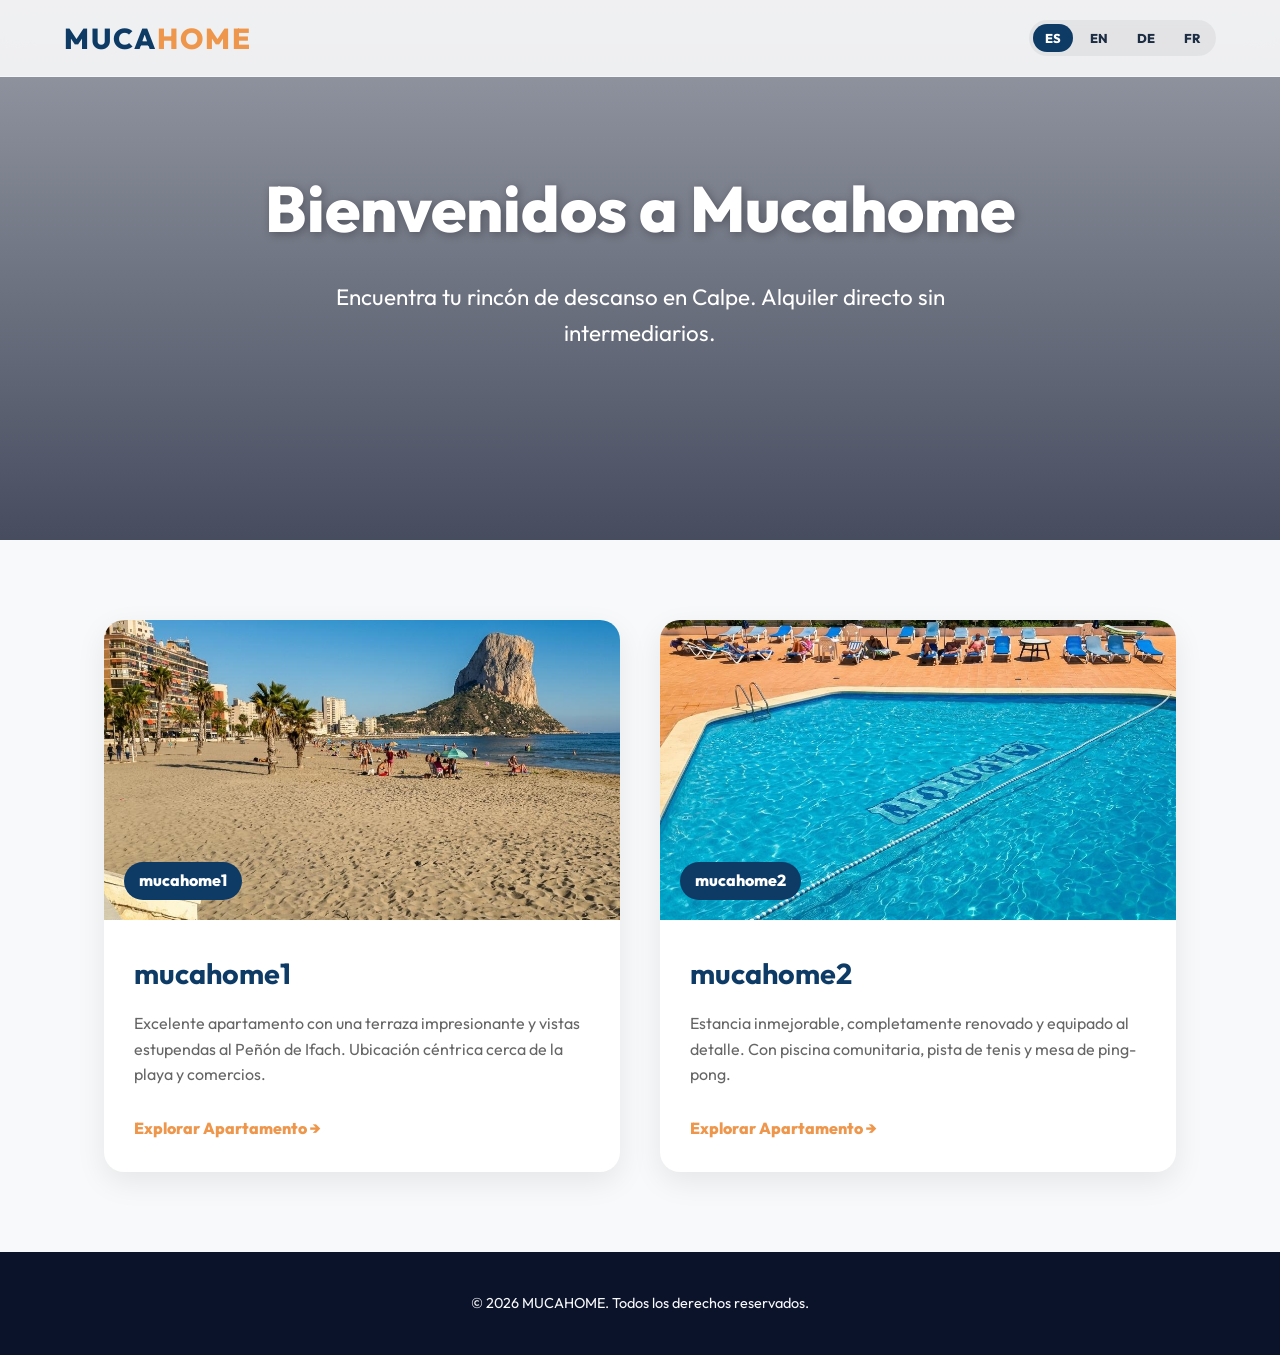
==== index.html @ c202ca43 "Add files via upload" ====
<!DOCTYPE html>
<html lang="es">
<head>
  <meta charset="UTF-8">
  <meta name="viewport" content="width=device-width, initial-scale=1.0">
  <title>Mucahome - Apartamentos Turísticos en Calpe</title>
  <meta name="description" content="Portal oficial de los apartamentos turísticos mucahome1 y mucahome2 en Calpe. Reserva directa con nosotros sin comisiones adicionales.">
  <link rel="preconnect" href="https://fonts.googleapis.com">
  <link rel="preconnect" href="https://fonts.gstatic.com" crossorigin>
  <link href="https://fonts.googleapis.com/css2?family=Outfit:wght@300;400;600;800&display=swap" rel="stylesheet">
  <link rel="stylesheet" href="style.css">
</head>
<body>

  <!-- Header -->
  <header class="main-header">
    <div class="logo">
      <a href="index.html">MUCA<span>HOME</span></a>
    </div>
    <div class="language-selector">
      <button class="lang-btn active" onclick="changeLanguage('es')">ES</button>
      <button class="lang-btn" onclick="changeLanguage('en')">EN</button>
      <button class="lang-btn" onclick="changeLanguage('de')">DE</button>
      <button class="lang-btn" onclick="changeLanguage('fr')">FR</button>
    </div>
  </header>

  <!-- Hero Portal -->
  <section class="hero portal-hero">
    <div class="hero-bg" style="background-image: linear-gradient(rgba(11, 19, 43, 0.4), rgba(11, 19, 43, 0.75)), url('https://images.unsplash.com/photo-1507525428034-b723cf961d3e?auto=format&fit=crop&w=1920&q=80');"></div>
    <div class="hero-content">
      <h1 data-i18n="portal.title">Bienvenidos a Mucahome</h1>
      <p data-i18n="portal.subtitle">Encuentra tu rincón perfecto junto al mar de Calpe. Reserva directa y personalizada.</p>
    </div>
  </section>

  <!-- Selección de Apartamentos -->
  <section class="portal-grid-section">
    <div class="portal-grid">
      <!-- Tarjeta mucahome1 -->
      <a href="mucahome1.html" class="portal-card">
        <div class="portal-card-img" style="background-image: url('assets/mucahome1_cover.png');">
          <div class="portal-card-badge">mucahome1</div>
        </div>
        <div class="portal-card-info">
          <h3>mucahome1</h3>
          <p data-i18n="ap1.shortDesc">Excelente apartamento con una terraza impresionante y vistas estupendas al Peñón de Ifach. Ubicación céntrica cerca de la playa y comercios.</p>
          <span class="portal-card-btn" data-i18n="portal.view">Explorar Apartamento &rarr;</span>
        </div>
      </a>

      <!-- Tarjeta mucahome2 -->
      <a href="mucahome2.html" class="portal-card">
        <div class="portal-card-img" style="background-image: url('assets/mucahome2_cover.png');">
          <div class="portal-card-badge">mucahome2</div>
        </div>
        <div class="portal-card-info">
          <h3>mucahome2</h3>
          <p data-i18n="ap2.shortDesc">Estancia inmejorable, completamente renovado y equipado al detalle. Con piscina comunitaria, pista de tenis y mesa de ping-pong.</p>
          <span class="portal-card-btn" data-i18n="portal.view">Explorar Apartamento &rarr;</span>
        </div>
      </a>
    </div>
  </section>

  <footer class="main-footer">
    <p>&copy; 2026 MUCAHOME. <span data-i18n="footer.rights">Todos los derechos reservados.</span></p>
  </footer>

  <script>
    // Lógica rápida de idioma para la página de inicio
    const translations = {
      es: {
        "portal.title": "Bienvenidos a Mucahome",
        "portal.subtitle": "Encuentra tu rincón de descanso en Calpe. Alquiler directo sin intermediarios.",
        "ap1.shortDesc": "Excelente apartamento con una terraza impresionante y vistas estupendas al Peñón de Ifach. Ubicación céntrica cerca de la playa y comercios.",
        "ap2.shortDesc": "Estancia inmejorable, completamente renovado y equipado al detalle. Con piscina comunitaria, pista de tenis y mesa de ping-pong.",
        "portal.view": "Explorar Apartamento →",
        "footer.rights": "Todos los derechos reservados."
      },
      en: {
        "portal.title": "Welcome to Mucahome",
        "portal.subtitle": "Find your perfect holiday spot in Calpe. Direct booking without middleman fees.",
        "ap1.shortDesc": "Excellent apartment with a stunning terrace and great views of the Peñón de Ifach. Central location close to beach and shops.",
        "ap2.shortDesc": "Unbeatable stay, fully renovated and equipped in detail. Includes shared swimming pool, tennis court and ping-pong table.",
        "portal.view": "Explore Apartment →",
        "footer.rights": "All rights reserved."
      },
      de: {
        "portal.title": "Willkommen bei Mucahome",
        "portal.subtitle": "Finden Sie Ihren perfekten Urlaubsort in Calpe. Direktbuchung ohne Zwischengebühren.",
        "ap1.shortDesc": "Hervorragende Wohnung mit einer beeindruckenden Terrasse und herrlichem Blick auf den Peñón de Ifach. Zentrale Lage in Strandnähe.",
        "ap2.shortDesc": "Unschlagbarer Aufenthalt, komplett renoviert. Mit Gemeinschaftspool, Tennisplatz und Tischtennisplatte.",
        "portal.view": "Apartment ansehen →",
        "footer.rights": "Alle Rechte vorbehalten."
      },
      fr: {
        "portal.title": "Bienvenue chez Mucahome",
        "portal.subtitle": "Trouvez le lieu idéal pour vos vacances à Calpe. Réservation directe sans frais d'intermédiaire.",
        "ap1.shortDesc": "Excellent appartement avec une magnifique terrasse et une vue superbe sur le Peñón de Ifach. Emplacement central à proximité de la plage.",
        "ap2.shortDesc": "Séjour imbattable, entièrement rénové. Dispose d'une piscine commune, d'un court de tennis et d'une table de ping-pong.",
        "portal.view": "Découvrir l'appartement →",
        "footer.rights": "Tous droits réservés."
      }
    };

    function changeLanguage(lang) {
      localStorage.setItem('mucahome_lang', lang);
      document.querySelectorAll('.lang-btn').forEach(btn => {
        btn.classList.remove('active');
        if (btn.innerText.toLowerCase() === lang) btn.classList.add('active');
      });
      document.querySelectorAll('[data-i18n]').forEach(element => {
        const key = element.getAttribute('data-i18n');
        if (translations[lang] && translations[lang][key]) {
          element.innerHTML = translations[lang][key];
        }
      });
    }

    window.addEventListener('DOMContentLoaded', () => {
      const savedLang = localStorage.getItem('mucahome_lang') || 'es';
      changeLanguage(savedLang);
    });
  </script>
</body>
</html>
---- style.css ----
:root {
  --primary-color: #0d3b66;
  --secondary-color: #f4d35e;
  --accent-color: #ee964b;
  --bg-color: #faf0ca;
  --dark-bg: #0b132b;
  --light-bg: #f8f9fa;
  --text-dark: #1d2d44;
  --text-light: #f8f9fa;
  --card-shadow: 0 10px 30px rgba(0, 0, 0, 0.08);
  --transition: all 0.3s cubic-bezier(0.25, 0.8, 0.25, 1);
  --glass: rgba(255, 255, 255, 0.85);
  --glass-border: rgba(255, 255, 255, 0.4);
}

* {
  box-sizing: border-box;
  margin: 0;
  padding: 0;
}

html {
  scroll-behavior: smooth;
}

body {
  font-family: 'Outfit', sans-serif;
  color: var(--text-dark);
  background-color: var(--light-bg);
  line-height: 1.6;
}

/* Header & Nav */
.main-header {
  position: fixed;
  top: 0;
  left: 0;
  width: 100%;
  display: flex;
  justify-content: space-between;
  align-items: center;
  padding: 15px 5%;
  background: var(--glass);
  backdrop-filter: blur(15px);
  -webkit-backdrop-filter: blur(15px);
  border-bottom: 1px solid var(--glass-border);
  z-index: 1000;
  transition: var(--transition);
}

.logo {
  display: flex;
  align-items: baseline;
  gap: 5px;
}

.logo a {
  font-size: 1.8rem;
  font-weight: 800;
  color: var(--primary-color);
  text-decoration: none;
  letter-spacing: 2px;
}

.logo span {
  color: var(--accent-color);
}

.logo-sub {
  font-size: 1rem;
  font-weight: 600;
  color: #666;
}

.nav-menu {
  display: flex;
  align-items: center;
  gap: 25px;
}

.nav-menu a {
  text-decoration: none;
  color: var(--text-dark);
  font-weight: 600;
  transition: var(--transition);
  position: relative;
}

.nav-menu a::after {
  content: '';
  position: absolute;
  width: 0;
  height: 2px;
  bottom: -5px;
  left: 0;
  background-color: var(--accent-color);
  transition: var(--transition);
}

.nav-menu a:hover::after {
  width: 100%;
}

.btn-nav {
  background-color: var(--primary-color);
  color: white !important;
  padding: 8px 20px;
  border-radius: 30px;
}

.btn-nav:hover {
  background-color: var(--accent-color);
  transform: translateY(-2px);
}

/* Language Selector */
.language-selector {
  display: flex;
  gap: 5px;
  background: rgba(0, 0, 0, 0.05);
  padding: 4px;
  border-radius: 20px;
}

.lang-btn {
  background: none;
  border: none;
  font-family: inherit;
  font-weight: 800;
  font-size: 0.8rem;
  padding: 6px 12px;
  cursor: pointer;
  border-radius: 15px;
  color: var(--text-dark);
  transition: var(--transition);
}

.lang-btn.active, .lang-btn:hover {
  background-color: var(--primary-color);
  color: white;
}

/* Portal Style */
.portal-hero {
  height: 60vh !important;
}

.portal-grid-section {
  padding: 80px 5%;
  max-width: 1200px;
  margin: 0 auto;
}

.portal-grid {
  display: grid;
  grid-template-columns: repeat(auto-fit, minmax(400px, 1fr));
  gap: 40px;
}

.portal-card {
  text-decoration: none;
  color: inherit;
  background: white;
  border-radius: 20px;
  overflow: hidden;
  box-shadow: var(--card-shadow);
  transition: var(--transition);
}

.portal-card:hover {
  transform: translateY(-10px);
  box-shadow: 0 20px 40px rgba(0, 0, 0, 0.12);
}

.portal-card-img {
  height: 300px;
  background-size: cover;
  background-position: center;
  position: relative;
}

.portal-card-badge {
  position: absolute;
  bottom: 20px;
  left: 20px;
  background-color: var(--primary-color);
  color: white;
  padding: 6px 15px;
  border-radius: 20px;
  font-weight: 800;
}

.portal-card-info {
  padding: 30px;
}

.portal-card-info h3 {
  font-size: 1.8rem;
  color: var(--primary-color);
  margin-bottom: 15px;
}

.portal-card-info p {
  color: #666;
  margin-bottom: 25px;
  height: 80px;
  overflow: hidden;
}

.portal-card-btn {
  font-weight: 800;
  color: var(--accent-color);
}

/* Hero Section */
.hero {
  height: 100vh;
  position: relative;
  display: flex;
  justify-content: center;
  align-items: center;
  text-align: center;
  color: white;
  padding: 0 20px;
}

.hero-bg {
  position: absolute;
  top: 0;
  left: 0;
  width: 100%;
  height: 100%;
  background-size: cover;
  background-position: center;
  z-index: -1;
}

.hero-content h1 {
  font-size: 4rem;
  font-weight: 800;
  margin-bottom: 20px;
  text-shadow: 2px 2px 10px rgba(0, 0, 0, 0.3);
}

.hero-content p {
  font-size: 1.4rem;
  margin-bottom: 30px;
  max-width: 700px;
  margin-left: auto;
  margin-right: auto;
}

.btn-primary {
  display: inline-block;
  background-color: var(--accent-color);
  color: white;
  padding: 14px 30px;
  border-radius: 30px;
  text-decoration: none;
  font-weight: 600;
  border: none;
  cursor: pointer;
  transition: var(--transition);
  box-shadow: 0 4px 15px rgba(238, 150, 75, 0.4);
}

.btn-primary:hover {
  transform: translateY(-3px);
  box-shadow: 0 6px 20px rgba(238, 150, 75, 0.6);
}

.text-center {
  text-align: center;
}

/* Apartment pages general layout */
.ap-page {
  padding-top: 80px;
}

.ap-section {
  padding: 100px 0;
}

.container {
  max-width: 1200px;
  margin: 0 auto;
  padding: 0 5%;
}

.alt-bg {
  background-color: #f4d35e0c;
}

.subtitle-p {
  color: #666;
  margin-bottom: 60px;
}

.section-layout {
  display: grid;
  grid-template-columns: 1.2fr 0.8fr;
  gap: 60px;
}

.left-col h2 {
  font-size: 2.2rem;
  color: var(--primary-color);
  margin-bottom: 25px;
}

.ap-full-desc {
  font-size: 1.15rem;
  color: #444;
  margin-bottom: 35px;
}

.ap-specs {
  display: grid;
  grid-template-columns: 1fr 1fr;
  gap: 20px;
}

.spec-item {
  font-weight: 600;
  color: var(--primary-color);
  background-color: #e9eff5;
  padding: 12px 18px;
  border-radius: 10px;
}

.right-col h3 {
  font-size: 1.5rem;
  color: var(--primary-color);
  margin-bottom: 25px;
}

.amenities-grid-list {
  display: grid;
  grid-template-columns: 1fr;
  gap: 15px;
  list-style: none;
}

.amenities-grid-list li {
  background-color: white;
  padding: 15px 20px;
  border-radius: 12px;
  font-weight: 600;
  color: var(--primary-color);
  box-shadow: var(--card-shadow);
  display: flex;
  align-items: center;
  gap: 10px;
}

/* Gallery Slider */
.gallery-slider {
  max-width: 900px;
  margin: 0 auto;
}

.slider-main {
  height: 480px;
  background-size: cover;
  background-position: center;
  border-radius: 20px;
  box-shadow: var(--card-shadow);
  margin-bottom: 20px;
  transition: background-image 0.5s ease-in-out;
}

.slider-thumbs {
  display: flex;
  gap: 15px;
  justify-content: center;
  overflow-x: auto;
  padding-bottom: 10px;
}

.thumb-item {
  width: 90px;
  height: 60px;
  background-size: cover;
  background-position: center;
  border-radius: 8px;
  cursor: pointer;
  opacity: 0.6;
  border: 2px solid transparent;
  transition: var(--transition);
}

.thumb-item.active, .thumb-item:hover {
  opacity: 1;
  border-color: var(--accent-color);
}

/* Calendario */
/* Calendario Google Calendar */
.calendar-container {
  background-color: white;
  border-radius: 20px;
  padding: 15px;
  box-shadow: var(--card-shadow);
  max-width: 650px;
  margin: 0 auto;
}

.gcal-wrapper {
  position: relative;
  overflow: hidden;
  width: 100%;
  padding-top: 75%; /* Proporción 4:3 */
  border-radius: 12px;
}

.gcal-wrapper iframe {
  position: absolute;
  top: 0;
  left: 0;
  width: 100%;
  height: 100%;
  border: 0;
}

.calendar-legend-box {
  display: none; /* Ya no es necesaria con Google Calendar */
}

.calendar-legend-box {
  display: flex;
  gap: 20px;
  margin-top: 25px;
}

.legend-item {
  display: flex;
  align-items: center;
  gap: 8px;
  font-weight: 600;
}

.box-color {
  width: 20px;
  height: 20px;
  border-radius: 5px;
  display: inline-block;
}

.box-color.free {
  background-color: #e2f0d9;
}

.box-color.occupied {
  background-color: #ffdddd;
}

/* Reviews List */
.reviews-grid-list {
  display: grid;
  grid-template-columns: repeat(auto-fit, minmax(320px, 1fr));
  gap: 30px;
  margin-bottom: 40px;
}

.review-card {
  background-color: white;
  padding: 25px;
  border-radius: 15px;
  box-shadow: var(--card-shadow);
  border-left: 5px solid var(--accent-color);
}

.review-header {
  display: flex;
  justify-content: space-between;
  font-size: 0.9rem;
  font-weight: 600;
  color: #777;
  margin-bottom: 12px;
}

.review-author {
  color: var(--primary-color);
  font-weight: 800;
}

.review-body {
  font-size: 1rem;
  font-style: italic;
  color: #333;
}

.transparency-note {
  font-size: 0.9rem;
  color: #888;
}

/* Maps */
.map-iframe-container {
  width: 100%;
  height: 450px;
  border-radius: 20px;
  overflow: hidden;
  box-shadow: var(--card-shadow);
}

.map-iframe-container iframe {
  width: 100%;
  height: 100%;
  border: 0;
}

/* Booking & Whatsapp Form */
.booking-section {
  position: relative;
  color: white;
  text-align: center;
}

.booking-section .hero-bg {
  z-index: 1;
}

.booking-content {
  position: relative;
  z-index: 2;
}

.booking-section h2 {
  font-size: 2.5rem;
  font-weight: 800;
  margin-bottom: 15px;
}

.booking-section p {
  max-width: 600px;
  margin: 0 auto 40px auto;
  font-size: 1.15rem;
}

.booking-options {
  display: flex;
  flex-direction: column;
  align-items: center;
  gap: 15px;
  margin-bottom: 40px;
}

.btn-whatsapp {
  display: inline-flex;
  align-items: center;
  gap: 10px;
  background-color: #25d366;
  color: white;
  padding: 16px 35px;
  border-radius: 30px;
  font-weight: 800;
  text-decoration: none;
  font-size: 1.1rem;
  box-shadow: 0 4px 15px rgba(37, 211, 102, 0.4);
  transition: var(--transition);
}

.btn-whatsapp:hover {
  transform: translateY(-3px);
  box-shadow: 0 6px 20px rgba(37, 211, 102, 0.6);
}

.booking-or {
  font-size: 0.95rem;
  color: #ccc;
  font-weight: 600;
}

.booking-form {
  max-width: 700px;
  margin: 0 auto;
}

.form-row {
  display: grid;
  grid-template-columns: 1fr 1fr;
  gap: 20px;
  margin-bottom: 20px;
}

.booking-form input, .booking-form textarea {
  width: 100%;
  padding: 16px;
  border: 1px solid rgba(255, 255, 255, 0.2);
  border-radius: 12px;
  background-color: rgba(255, 255, 255, 0.1);
  color: white;
  font-family: inherit;
  outline: none;
  transition: var(--transition);
}

.booking-form input::placeholder, .booking-form textarea::placeholder {
  color: #bbb;
}

.booking-form input:focus, .booking-form textarea:focus {
  background-color: rgba(255, 255, 255, 0.15);
  border-color: var(--accent-color);
}

.airbnb-link-box {
  margin-top: 50px;
  font-size: 0.95rem;
  color: #bbb;
}

.airbnb-link-box a {
  color: var(--accent-color);
  font-weight: 800;
  text-decoration: underline;
}

/* Footer */
.main-footer {
  background-color: var(--dark-bg);
  color: var(--text-light);
  text-align: center;
  padding: 40px;
  font-size: 0.9rem;
}

/* Responsive */
@media (max-width: 900px) {
  .section-layout {
    grid-template-columns: 1fr;
    gap: 40px;
  }
  .form-row {
    grid-template-columns: 1fr;
  }
}

@media (max-width: 768px) {
  .main-header {
    flex-direction: column;
    gap: 15px;
  }
  .nav-menu {
    flex-wrap: wrap;
    justify-content: center;
    gap: 15px;
  }
  .hero-content h1 {
    font-size: 2.2rem;
  }
}
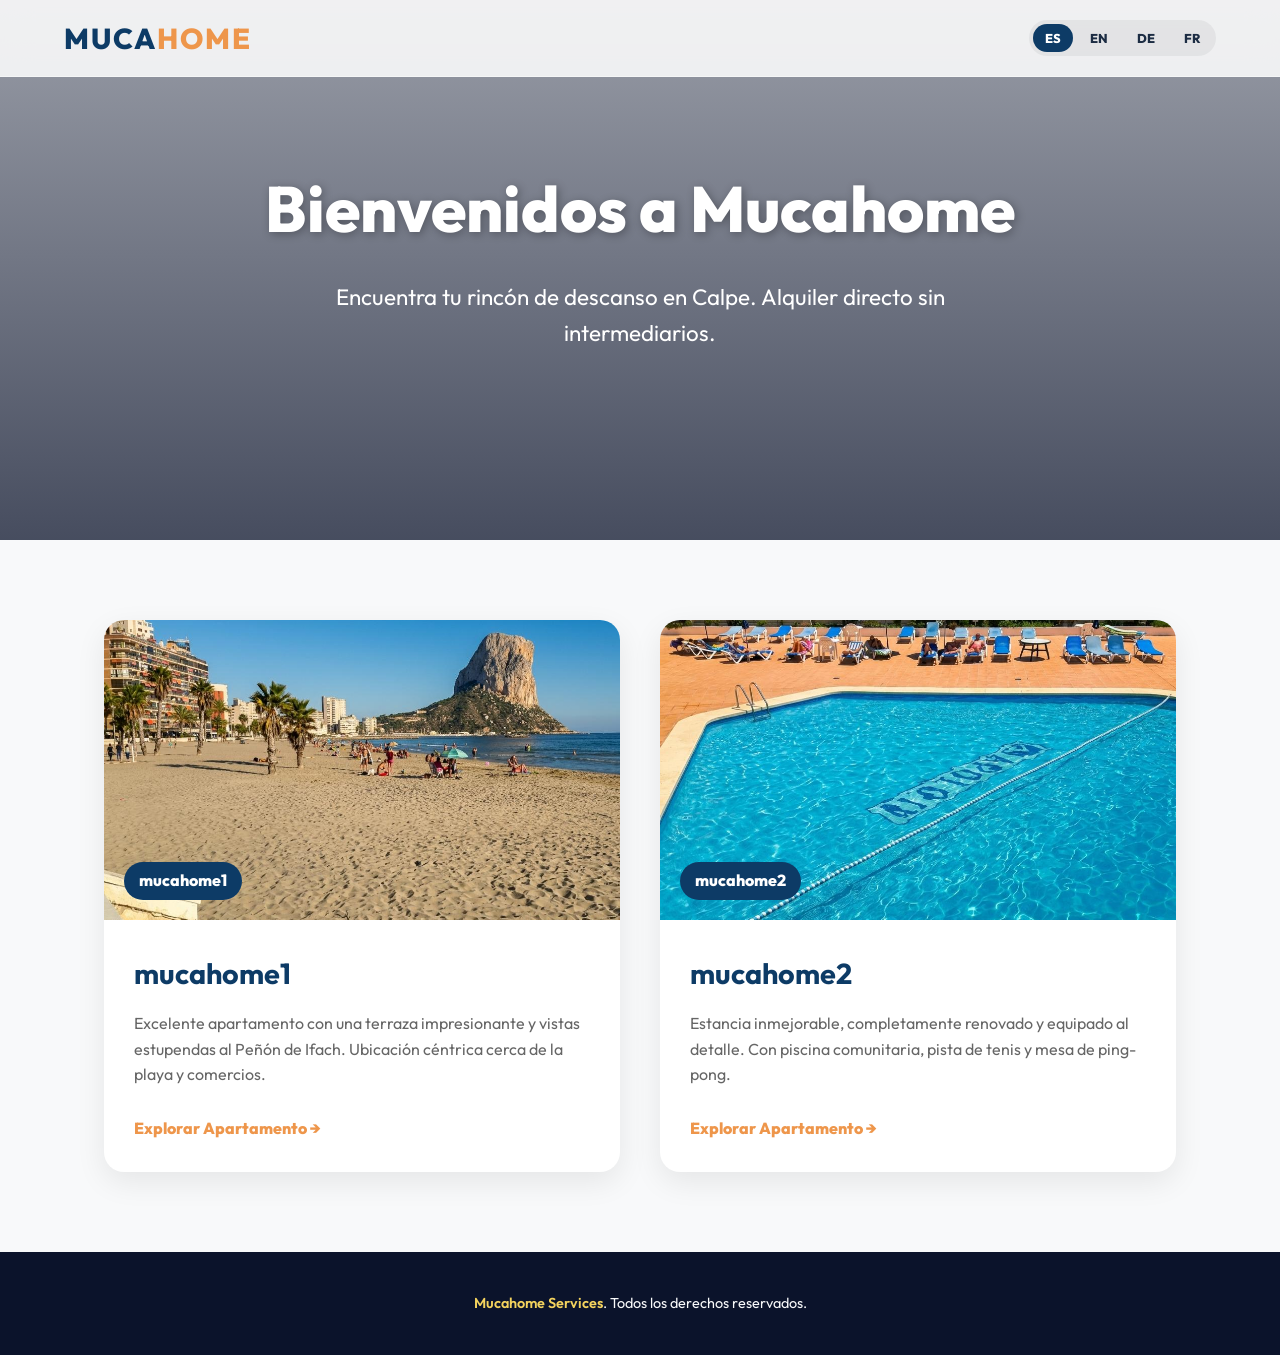
==== commit 5c368d7c: "Update footer links to Mucahome Services" ====
--- a/index.html
+++ b/index.html
@@ -64,7 +64,7 @@
   </section>
 
   <footer class="main-footer">
-    <p>&copy; 2026 MUCAHOME. <span data-i18n="footer.rights">Todos los derechos reservados.</span></p>
+    <p><a href="https://mucahome-management.vercel.app/es/services/web" target="_blank">Mucahome Services</a>. <span data-i18n="footer.rights">Todos los derechos reservados.</span></p>
   </footer>
 
   <script>
--- a/style.css
+++ b/style.css
@@ -113,6 +113,18 @@
   transform: translateY(-2px);
 }
 
+.btn-precheckin {
+  background-color: transparent !important;
+  color: var(--primary-color) !important;
+  border: 2px solid var(--primary-color);
+  padding: 6px 18px !important;
+}
+
+.btn-precheckin:hover {
+  background-color: var(--primary-color) !important;
+  color: white !important;
+}
+
 /* Language Selector */
 .language-selector {
   display: flex;
@@ -313,6 +325,37 @@
   font-size: 1.15rem;
   color: #444;
   margin-bottom: 35px;
+  line-height: 1.7;
+}
+
+/* Separador Licencia Turística */
+.license-separator {
+  display: flex;
+  align-items: center;
+  justify-content: center;
+  gap: 15px;
+  margin: 50px auto 20px auto;
+  max-width: 600px;
+  padding: 0 20px;
+}
+
+.license-line {
+  flex-grow: 1;
+  height: 1px;
+  background: linear-gradient(to right, transparent, rgba(13, 59, 102, 0.25), transparent);
+}
+
+.license-badge {
+  color: var(--primary-color);
+  font-size: 0.85rem;
+  font-weight: 800;
+  letter-spacing: 1.5px;
+  text-transform: uppercase;
+  background-color: white;
+  border: 1px solid rgba(13, 59, 102, 0.12);
+  padding: 6px 18px;
+  border-radius: 20px;
+  box-shadow: 0 3px 10px rgba(0, 0, 0, 0.04);
 }
 
 .ap-specs {
@@ -627,6 +670,53 @@
   font-size: 0.9rem;
 }
 
+.main-footer a {
+  color: var(--secondary-color);
+  text-decoration: none;
+  font-weight: 600;
+  transition: var(--transition);
+}
+
+.main-footer a:hover {
+  color: var(--accent-color);
+  text-decoration: underline;
+}
+
+/* Placa Oficial GVA Comunidad Valenciana */
+.gva-plaque {
+  position: relative;
+  width: 170px;
+  height: auto;
+  aspect-ratio: 382 / 546;
+  display: block;
+  user-select: none;
+}
+
+.gva-plaque-img {
+  width: 100%;
+  height: 100%;
+  display: block;
+  object-fit: contain;
+}
+
+.gva-plaque-number {
+  position: absolute;
+  top: 14.5%;
+  left: 15%;
+  width: 70%;
+  height: 10%;
+  background: linear-gradient(to right, #cd3218, #d42e0f, #cc3217);
+  color: white;
+  display: flex;
+  align-items: center;
+  justify-content: center;
+  font-family: 'Outfit', 'Helvetica Neue', Arial, sans-serif;
+  font-size: 1.15rem;
+  font-weight: 700;
+  letter-spacing: 0.5px;
+  text-align: center;
+}
+
 /* Responsive */
 @media (max-width: 900px) {
   .section-layout {
@@ -640,15 +730,44 @@
 
 @media (max-width: 768px) {
   .main-header {
+    position: absolute; /* Desaparece al hacer scroll en móvil para no tapar pantalla */
+    padding: 10px 5%;
     flex-direction: column;
-    gap: 15px;
+    gap: 10px;
   }
   .nav-menu {
     flex-wrap: wrap;
     justify-content: center;
-    gap: 15px;
+    gap: 10px;
+    font-size: 0.9rem;
   }
   .hero-content h1 {
     font-size: 2.2rem;
   }
 }
+
+/* Botón flotante de WhatsApp */
+.whatsapp-float {
+  position: fixed;
+  width: 60px;
+  height: 60px;
+  bottom: 25px;
+  right: 25px;
+  background-color: #25d366;
+  color: white;
+  border-radius: 50%;
+  box-shadow: 0 4px 15px rgba(0,0,0,0.25);
+  display: flex;
+  align-items: center;
+  justify-content: center;
+  font-size: 2rem;
+  text-decoration: none;
+  z-index: 1001;
+  transition: transform 0.3s ease, background-color 0.3s ease;
+}
+
+.whatsapp-float:hover {
+  transform: scale(1.1) rotate(5deg);
+  background-color: #20ba5a;
+}
+
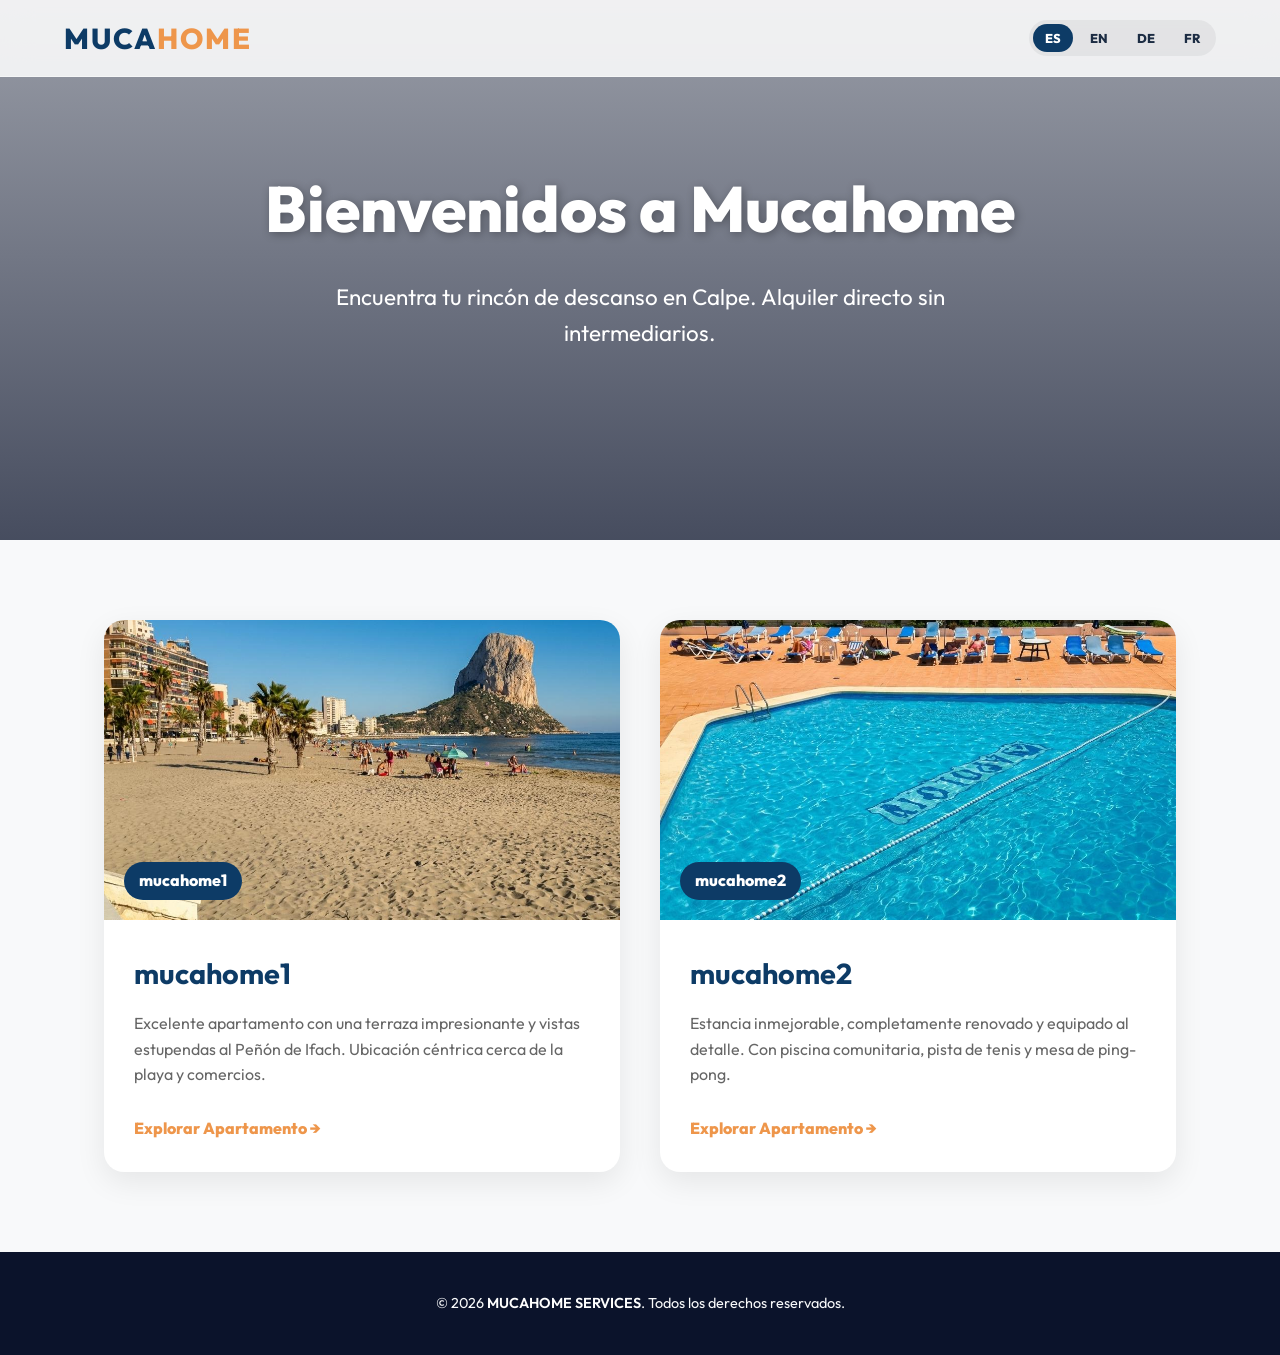
==== commit 53efbdb5: "Style footer link as white, uppercase and restore copyright placement" ====
--- a/index.html
+++ b/index.html
@@ -64,7 +64,7 @@
   </section>
 
   <footer class="main-footer">
-    <p><a href="https://mucahome-management.vercel.app/es/services/web" target="_blank">Mucahome Services</a>. <span data-i18n="footer.rights">Todos los derechos reservados.</span></p>
+    <p>&copy; 2026 <a href="https://mucahome-management.vercel.app/es/services/web" target="_blank">Mucahome Services</a>. <span data-i18n="footer.rights">Todos los derechos reservados.</span></p>
   </footer>
 
   <script>
--- a/style.css
+++ b/style.css
@@ -671,14 +671,15 @@
 }
 
 .main-footer a {
-  color: var(--secondary-color);
+  color: #ffffff;
   text-decoration: none;
   font-weight: 600;
+  text-transform: uppercase;
   transition: var(--transition);
 }
 
 .main-footer a:hover {
-  color: var(--accent-color);
+  color: #ffffff;
   text-decoration: underline;
 }
 
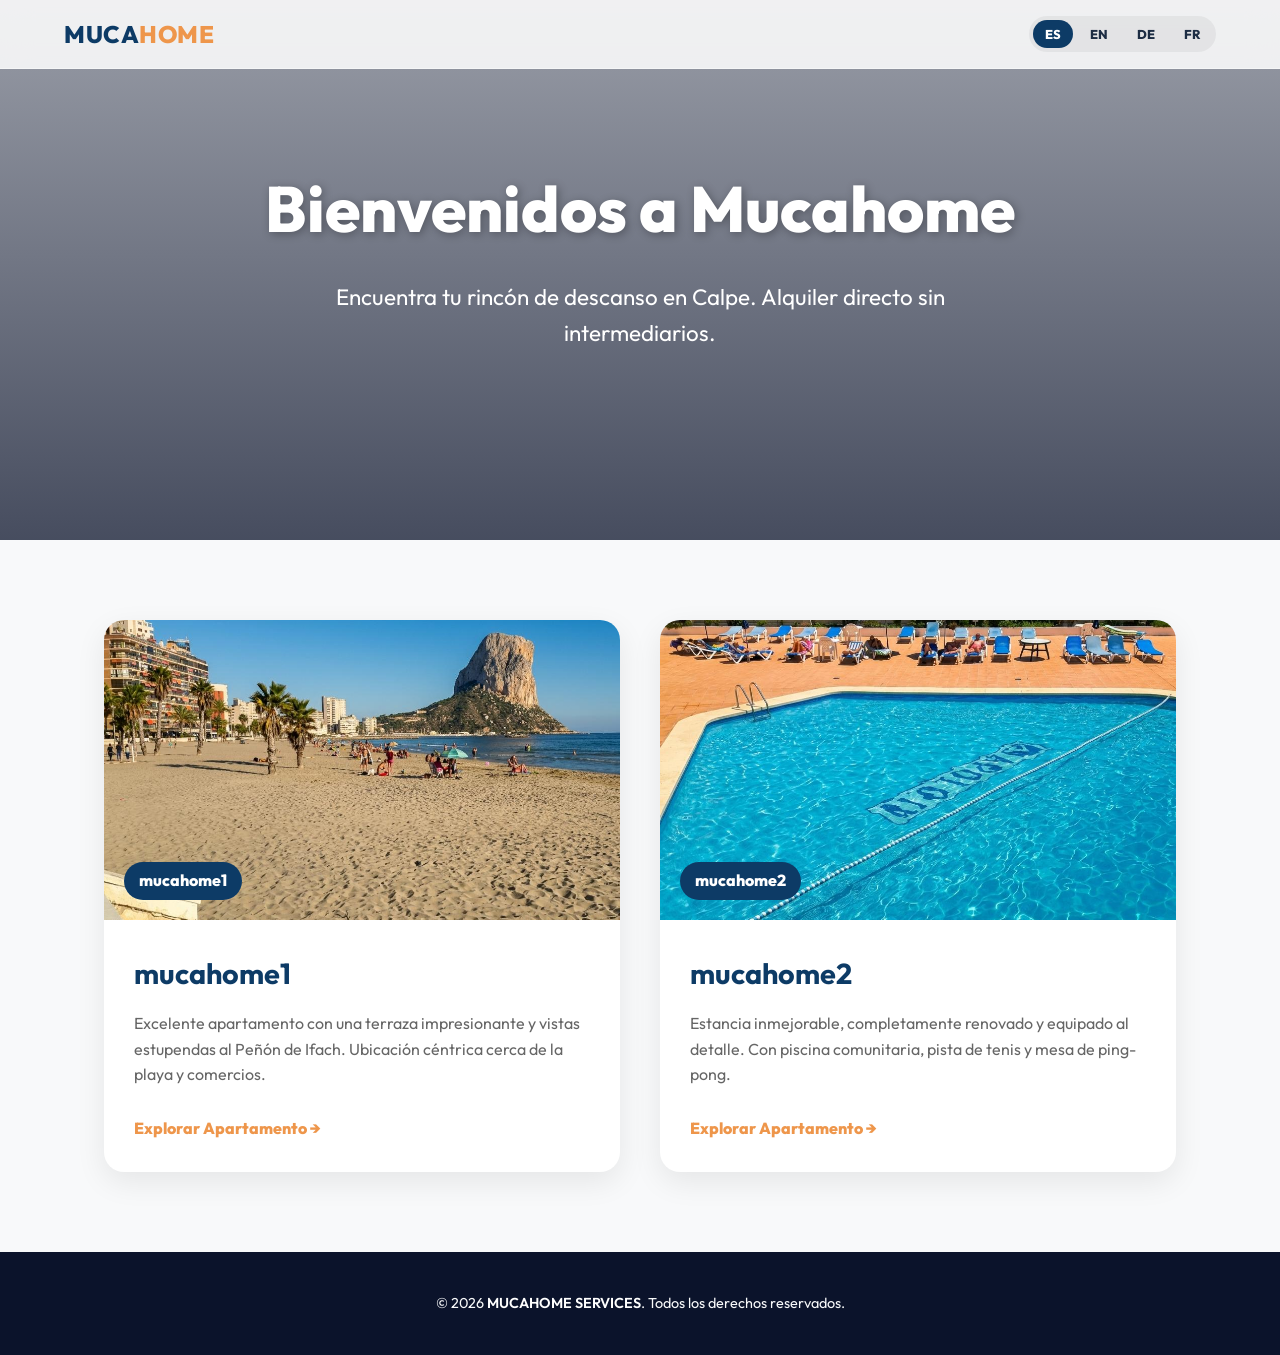
==== commit 2e6e9e3d: "Change header brand to Apartamento mucahomex and update mucahome1 cross-sell image to terrace photo" ====
--- a/index.html
+++ b/index.html
@@ -8,7 +8,7 @@
   <link rel="preconnect" href="https://fonts.googleapis.com">
   <link rel="preconnect" href="https://fonts.gstatic.com" crossorigin>
   <link href="https://fonts.googleapis.com/css2?family=Outfit:wght@300;400;600;800&display=swap" rel="stylesheet">
-  <link rel="stylesheet" href="style.css">
+  <link rel="stylesheet" href="style.css?v=2.4">
 </head>
 <body>
 
--- a/style.css
+++ b/style.css
@@ -50,26 +50,21 @@
 
 .logo {
   display: flex;
-  align-items: baseline;
+  align-items: center;
   gap: 5px;
 }
 
 .logo a {
-  font-size: 1.8rem;
+  font-size: 1.5rem;
   font-weight: 800;
   color: var(--primary-color);
   text-decoration: none;
-  letter-spacing: 2px;
+  letter-spacing: 0.5px;
+  white-space: nowrap;
 }
 
 .logo span {
   color: var(--accent-color);
-}
-
-.logo-sub {
-  font-size: 1rem;
-  font-weight: 600;
-  color: #666;
 }
 
 .nav-menu {
@@ -447,6 +442,10 @@
   box-shadow: var(--card-shadow);
   max-width: 650px;
   margin: 0 auto;
+}
+
+.calendar-cta-btn {
+  margin-top: 25px;
 }
 
 .gcal-wrapper {
@@ -772,3 +771,226 @@
   background-color: #20ba5a;
 }
 
+/* Sección Canales, Redes y Portales */
+.channels-section {
+  background-color: var(--light-bg);
+  border-top: 1px solid rgba(13, 59, 102, 0.08);
+  padding-top: 60px;
+  padding-bottom: 70px;
+}
+
+.channels-header {
+  max-width: 750px;
+  margin: 0 auto 45px auto;
+}
+
+.channels-grid {
+  display: grid;
+  grid-template-columns: 1fr 1fr;
+  gap: 35px;
+  max-width: 960px;
+  margin: 0 auto;
+}
+
+@media (max-width: 800px) {
+  .channels-grid {
+    grid-template-columns: 1fr;
+    gap: 28px;
+  }
+}
+
+.channel-group h3 {
+  font-size: 1.25rem;
+  color: var(--primary-color);
+  margin-bottom: 18px;
+  font-weight: 700;
+  display: flex;
+  align-items: center;
+  gap: 10px;
+}
+
+.channel-buttons {
+  display: flex;
+  flex-direction: column;
+  gap: 14px;
+}
+
+.channel-card-link {
+  display: flex;
+  align-items: center;
+  gap: 16px;
+  background: #ffffff;
+  padding: 16px 20px;
+  border-radius: 16px;
+  text-decoration: none !important;
+  color: var(--primary-color) !important;
+  box-shadow: 0 4px 16px rgba(13, 59, 102, 0.05);
+  border: 1.5px solid rgba(13, 59, 102, 0.07);
+  transition: transform 0.25s ease, box-shadow 0.25s ease, border-color 0.25s ease;
+}
+
+.channel-card-link:hover {
+  transform: translateY(-3px);
+  border-color: var(--accent-color);
+  box-shadow: 0 10px 24px rgba(13, 59, 102, 0.11);
+  text-decoration: none !important;
+}
+
+.channel-icon {
+  width: 48px;
+  height: 48px;
+  border-radius: 13px;
+  display: flex;
+  align-items: center;
+  justify-content: center;
+  color: #ffffff;
+  flex-shrink: 0;
+  box-shadow: 0 4px 10px rgba(0, 0, 0, 0.12);
+}
+
+.channel-icon svg {
+  width: 24px;
+  height: 24px;
+  fill: #ffffff;
+  display: block;
+}
+
+.channel-icon.airbnb {
+  background: linear-gradient(135deg, #FF5A5F, #FF385C);
+}
+
+.channel-icon.booking {
+  background: linear-gradient(135deg, #003580, #00224f);
+}
+
+.booking-mark {
+  font-family: Arial, Helvetica, sans-serif;
+  font-weight: 900;
+  font-size: 1.4rem;
+  letter-spacing: -1px;
+  line-height: 1;
+}
+
+.channel-icon.vrbo {
+  background: linear-gradient(135deg, #1c355e, #10213d);
+}
+
+.vrbo-mark {
+  font-family: Arial, Helvetica, sans-serif;
+  font-weight: 800;
+  font-size: 0.95rem;
+  letter-spacing: -0.5px;
+  line-height: 1;
+}
+
+.channel-icon.facebook {
+  background: linear-gradient(135deg, #1877F2, #0d65d9);
+}
+
+.channel-info {
+  display: flex;
+  flex-direction: column;
+}
+
+.channel-name {
+  font-size: 1.08rem;
+  font-weight: 700;
+  color: var(--primary-color);
+  text-decoration: none !important;
+}
+
+.channel-sub {
+  font-size: 0.85rem;
+  color: #6b7280;
+  margin-top: 2px;
+  text-decoration: none !important;
+}
+
+.channel-arrow {
+  margin-left: auto;
+  font-size: 1.25rem;
+  color: #b0b8c1;
+  transition: transform 0.25s ease, color 0.25s ease;
+  text-decoration: none !important;
+}
+
+.channel-card-link:hover .channel-arrow {
+  color: var(--accent-color);
+  transform: translateX(4px);
+}
+
+/* Tarjeta Venta Cruzada (El otro apartamento) */
+.cross-sell-wrapper {
+  max-width: 960px;
+  margin: 50px auto 0 auto;
+}
+
+.cross-sell-card {
+  background: #ffffff;
+  border-radius: 20px;
+  overflow: hidden;
+  box-shadow: 0 8px 30px rgba(13, 59, 102, 0.08);
+  display: grid;
+  grid-template-columns: 360px 1fr;
+  align-items: stretch;
+  border: 1px solid rgba(13, 59, 102, 0.08);
+  transition: transform 0.3s ease, box-shadow 0.3s ease;
+}
+
+.cross-sell-card:hover {
+  transform: translateY(-3px);
+  box-shadow: 0 14px 35px rgba(13, 59, 102, 0.13);
+}
+
+.cross-sell-img {
+  min-height: 250px;
+  background-size: cover;
+  background-position: center;
+  background-repeat: no-repeat;
+}
+
+.cross-sell-content {
+  padding: 35px 40px;
+  display: flex;
+  flex-direction: column;
+  justify-content: center;
+  align-items: flex-start;
+}
+
+.cross-sell-tag {
+  display: inline-block;
+  font-size: 0.82rem;
+  font-weight: 800;
+  text-transform: uppercase;
+  color: var(--accent-color);
+  letter-spacing: 1.2px;
+  margin-bottom: 8px;
+}
+
+.cross-sell-content h3 {
+  font-size: 1.6rem;
+  color: var(--primary-color);
+  margin-bottom: 12px;
+  font-weight: 800;
+}
+
+.cross-sell-content p {
+  color: #555555;
+  font-size: 1.02rem;
+  margin-bottom: 22px;
+  line-height: 1.55;
+}
+
+@media (max-width: 850px) {
+  .cross-sell-card {
+    grid-template-columns: 1fr;
+  }
+  .cross-sell-img {
+    height: 220px;
+    min-height: 220px;
+  }
+  .cross-sell-content {
+    padding: 25px 20px;
+  }
+}
+
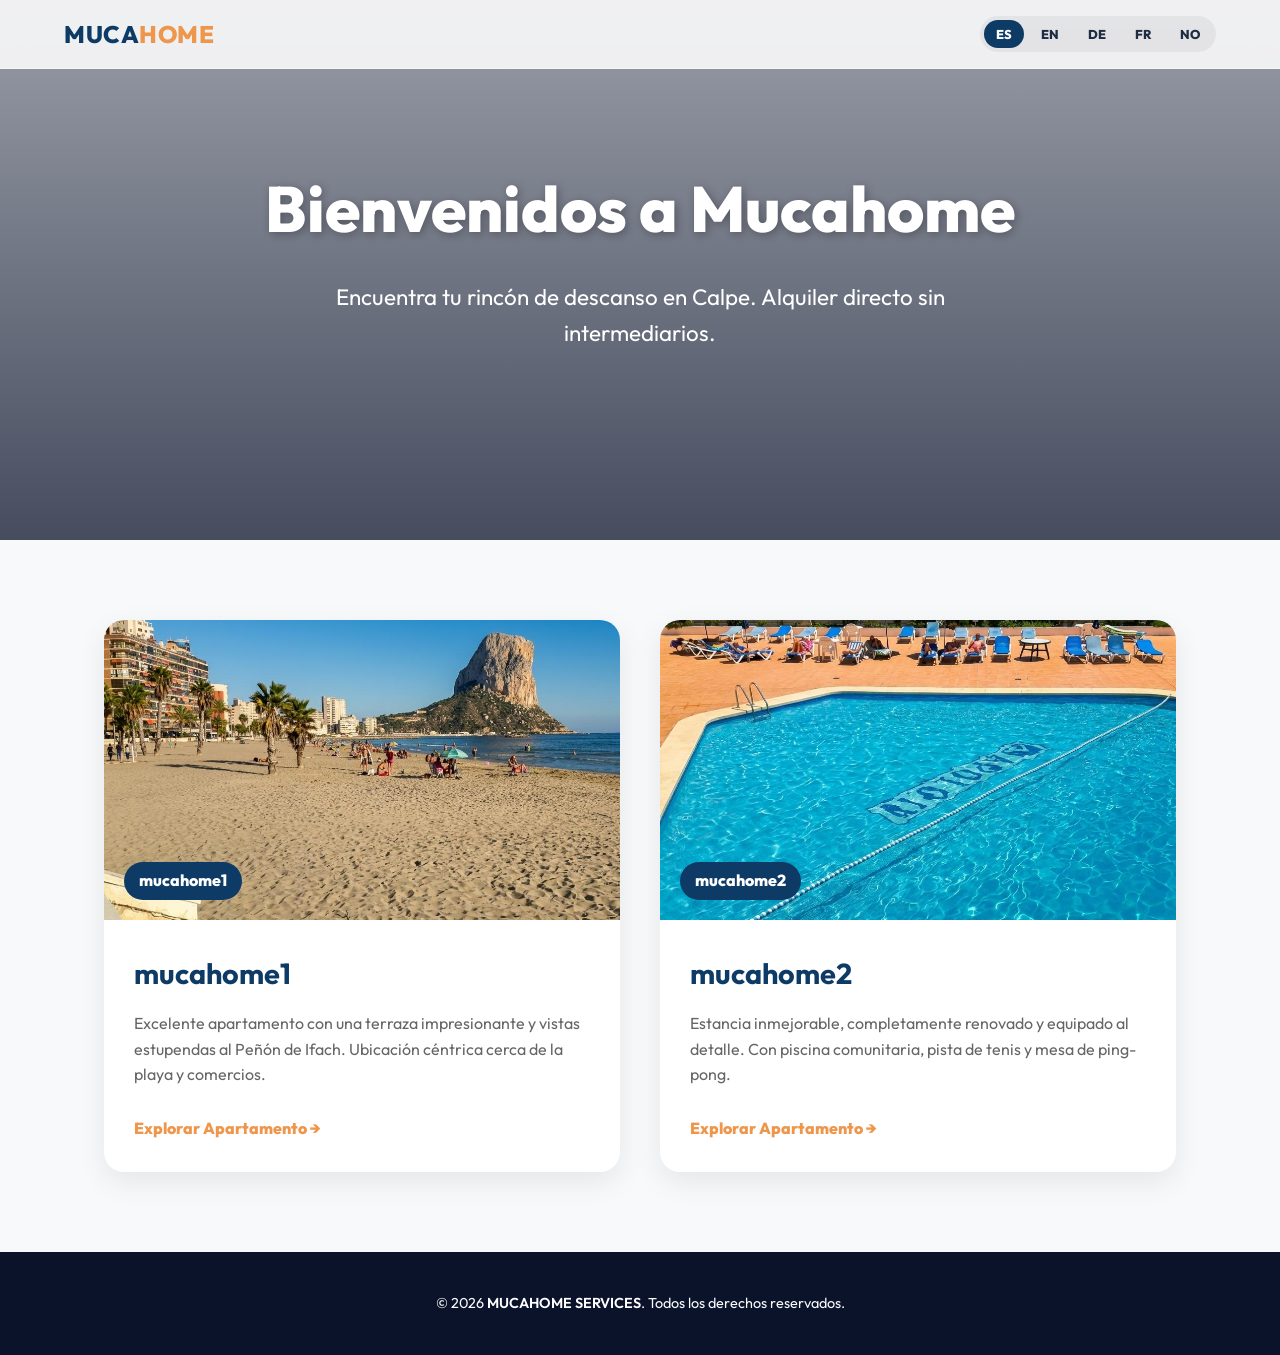
==== commit 2e748907: "Add Norwegian (NO) language support across all website pages" ====
--- a/index.html
+++ b/index.html
@@ -5,10 +5,15 @@
   <meta name="viewport" content="width=device-width, initial-scale=1.0">
   <title>Mucahome - Apartamentos Turísticos en Calpe</title>
   <meta name="description" content="Portal oficial de los apartamentos turísticos mucahome1 y mucahome2 en Calpe. Reserva directa con nosotros sin comisiones adicionales.">
+  <link rel="icon" type="image/svg+xml" href="assets/favicon.svg">
+  <link rel="icon" type="image/png" sizes="32x32" href="assets/favicon-32x32.png">
+  <link rel="icon" type="image/png" sizes="16x16" href="assets/favicon-16x16.png">
+  <link rel="apple-touch-icon" sizes="180x180" href="assets/apple-touch-icon.png">
+  <link rel="shortcut icon" href="favicon.ico">
   <link rel="preconnect" href="https://fonts.googleapis.com">
   <link rel="preconnect" href="https://fonts.gstatic.com" crossorigin>
   <link href="https://fonts.googleapis.com/css2?family=Outfit:wght@300;400;600;800&display=swap" rel="stylesheet">
-  <link rel="stylesheet" href="style.css?v=2.4">
+  <link rel="stylesheet" href="style.css?v=2.5">
 </head>
 <body>
 
@@ -22,6 +27,7 @@
       <button class="lang-btn" onclick="changeLanguage('en')">EN</button>
       <button class="lang-btn" onclick="changeLanguage('de')">DE</button>
       <button class="lang-btn" onclick="changeLanguage('fr')">FR</button>
+      <button class="lang-btn" onclick="changeLanguage('no')">NO</button>
     </div>
   </header>
 
@@ -101,6 +107,14 @@
         "ap2.shortDesc": "Séjour imbattable, entièrement rénové. Dispose d'une piscine commune, d'un court de tennis et d'une table de ping-pong.",
         "portal.view": "Découvrir l'appartement →",
         "footer.rights": "Tous droits réservés."
+      },
+      no: {
+        "portal.title": "Velkommen til Mucahome",
+        "portal.subtitle": "Finn ditt perfekte feriested i Calpe. Direkte bestilling uten mellomledd.",
+        "ap1.shortDesc": "Flott leilighet med en fantastisk terrasse og spektakulær utsikt over Peñón de Ifach. Sentral beliggenhet nær strand og butikker.",
+        "ap2.shortDesc": "Uslåelig opphold, totalrenovert og fullt utstyrt. Med felles svømmebasseng, tennisbane og bordtennisbord.",
+        "portal.view": "Utforsk Leilighet →",
+        "footer.rights": "Alle rettigheter forbeholdt."
       }
     };
 
--- a/style.css
+++ b/style.css
@@ -330,8 +330,8 @@
   justify-content: center;
   gap: 15px;
   margin: 50px auto 20px auto;
-  max-width: 600px;
-  padding: 0 20px;
+  max-width: 650px;
+  padding: 0 15px;
 }
 
 .license-line {
@@ -342,15 +342,17 @@
 
 .license-badge {
   color: var(--primary-color);
-  font-size: 0.85rem;
-  font-weight: 800;
-  letter-spacing: 1.5px;
+  font-size: 0.82rem;
+  font-weight: 800;
+  letter-spacing: 1px;
   text-transform: uppercase;
   background-color: white;
   border: 1px solid rgba(13, 59, 102, 0.12);
-  padding: 6px 18px;
+  padding: 6px 16px;
   border-radius: 20px;
   box-shadow: 0 3px 10px rgba(0, 0, 0, 0.04);
+  white-space: nowrap;
+  text-align: center;
 }
 
 .ap-specs {
@@ -390,6 +392,32 @@
   display: flex;
   align-items: center;
   gap: 10px;
+}
+
+.desc-cta-box {
+  margin-top: 50px;
+  text-align: center;
+  display: flex;
+  justify-content: center;
+  width: 100%;
+}
+
+.desc-cta-btn {
+  display: inline-flex;
+  align-items: center;
+  justify-content: center;
+  gap: 8px;
+  padding: 15px 38px;
+  font-size: 1.05rem;
+  border-radius: 30px;
+  text-decoration: none;
+  box-shadow: 0 4px 15px rgba(238, 150, 75, 0.4);
+  transition: var(--transition);
+}
+
+.desc-cta-btn:hover {
+  transform: translateY(-3px);
+  box-shadow: 0 6px 20px rgba(238, 150, 75, 0.6);
 }
 
 /* Gallery Slider */
@@ -405,32 +433,106 @@
   border-radius: 20px;
   box-shadow: var(--card-shadow);
   margin-bottom: 20px;
+  position: relative;
+  overflow: hidden;
   transition: background-image 0.5s ease-in-out;
 }
 
+.slider-caption {
+  position: absolute;
+  bottom: 20px;
+  left: 20px;
+  background: rgba(11, 19, 43, 0.75);
+  backdrop-filter: blur(8px);
+  -webkit-backdrop-filter: blur(8px);
+  color: #ffffff;
+  padding: 8px 16px;
+  border-radius: 8px;
+  font-weight: 600;
+  font-size: 0.95rem;
+  border: 1px solid rgba(255, 255, 255, 0.2);
+  z-index: 5;
+}
+
+.slider-arrow {
+  position: absolute;
+  top: 50%;
+  transform: translateY(-50%);
+  background: rgba(11, 19, 43, 0.6);
+  backdrop-filter: blur(6px);
+  -webkit-backdrop-filter: blur(6px);
+  color: #ffffff;
+  border: 1px solid rgba(255, 255, 255, 0.25);
+  width: 44px;
+  height: 44px;
+  border-radius: 50%;
+  font-size: 1.2rem;
+  cursor: pointer;
+  display: flex;
+  align-items: center;
+  justify-content: center;
+  transition: all 0.2s ease;
+  z-index: 10;
+}
+
+.slider-arrow:hover {
+  background: var(--accent-color);
+  transform: translateY(-50%) scale(1.1);
+}
+
+.prev-arrow { left: 16px; }
+.next-arrow { right: 16px; }
+
 .slider-thumbs {
   display: flex;
-  gap: 15px;
-  justify-content: center;
+  gap: 12px;
+  justify-content: flex-start;
+  align-items: center;
   overflow-x: auto;
-  padding-bottom: 10px;
+  overflow-y: hidden;
+  padding: 10px 4px 16px 4px;
+  scrollbar-width: thin;
+  scrollbar-color: var(--accent-color) rgba(0, 0, 0, 0.08);
+  -webkit-overflow-scrolling: touch;
+}
+
+.slider-thumbs::-webkit-scrollbar {
+  height: 6px;
+}
+
+.slider-thumbs::-webkit-scrollbar-track {
+  background: rgba(0, 0, 0, 0.05);
+  border-radius: 4px;
+}
+
+.slider-thumbs::-webkit-scrollbar-thumb {
+  background: var(--accent-color);
+  border-radius: 4px;
 }
 
 .thumb-item {
-  width: 90px;
-  height: 60px;
+  flex: 0 0 100px;
+  width: 100px;
+  height: 68px;
   background-size: cover;
   background-position: center;
   border-radius: 8px;
   cursor: pointer;
-  opacity: 0.6;
+  opacity: 0.65;
   border: 2px solid transparent;
-  transition: var(--transition);
-}
-
-.thumb-item.active, .thumb-item:hover {
+  flex-shrink: 0;
+  transition: opacity 0.2s ease, transform 0.2s ease, border-color 0.2s ease;
+}
+
+.thumb-item.active {
   opacity: 1;
   border-color: var(--accent-color);
+  box-shadow: 0 4px 12px rgba(0, 0, 0, 0.25);
+  transform: scale(1.05);
+}
+
+.thumb-item:hover {
+  opacity: 0.95;
 }
 
 /* Calendario */
@@ -500,41 +602,69 @@
 /* Reviews List */
 .reviews-grid-list {
   display: grid;
-  grid-template-columns: repeat(auto-fit, minmax(320px, 1fr));
-  gap: 30px;
-  margin-bottom: 40px;
+  grid-template-columns: repeat(auto-fit, minmax(290px, 1fr));
+  gap: 20px;
+  margin-bottom: 28px;
 }
 
 .review-card {
   background-color: white;
-  padding: 25px;
-  border-radius: 15px;
-  box-shadow: var(--card-shadow);
-  border-left: 5px solid var(--accent-color);
+  padding: 18px 22px;
+  border-radius: 12px;
+  box-shadow: 0 4px 16px rgba(0, 0, 0, 0.05);
+  border-left: 4px solid var(--accent-color);
+  display: flex;
+  flex-direction: column;
+  justify-content: flex-start;
 }
 
 .review-header {
   display: flex;
   justify-content: space-between;
-  font-size: 0.9rem;
+  align-items: center;
+  font-size: 0.85rem;
   font-weight: 600;
   color: #777;
-  margin-bottom: 12px;
+  margin-bottom: 10px;
+  gap: 10px;
 }
 
 .review-author {
   color: var(--primary-color);
   font-weight: 800;
+  display: block;
+}
+
+.review-date {
+  font-size: 0.78rem;
+  color: #888;
+}
+
+.review-badge-score {
+  background: #003580;
+  color: #ffffff;
+  font-weight: 800;
+  font-size: 0.75rem;
+  padding: 3px 8px;
+  border-radius: 6px;
+  letter-spacing: 0.3px;
+  flex-shrink: 0;
 }
 
 .review-body {
-  font-size: 1rem;
-  font-style: italic;
-  color: #333;
+  font-size: 0.92rem;
+  line-height: 1.55;
+  color: #444;
+}
+
+.review-body strong {
+  color: var(--primary-color);
+  display: block;
+  margin-bottom: 4px;
 }
 
 .transparency-note {
-  font-size: 0.9rem;
+  font-size: 0.88rem;
   color: #888;
 }
 
@@ -731,18 +861,111 @@
 @media (max-width: 768px) {
   .main-header {
     position: absolute; /* Desaparece al hacer scroll en móvil para no tapar pantalla */
-    padding: 10px 5%;
+    padding: 8px 4%;
     flex-direction: column;
-    gap: 10px;
+    gap: 8px;
   }
   .nav-menu {
     flex-wrap: wrap;
     justify-content: center;
-    gap: 10px;
+    gap: 6px 10px;
+    font-size: 0.85rem;
+  }
+  .hero {
+    height: auto;
+    min-height: 100vh;
+    padding: 210px 20px 60px;
+  }
+  .hero-content h1 {
+    font-size: 2.1rem;
+    margin-bottom: 12px;
+  }
+  .hero-content p {
+    font-size: 1.02rem;
+    line-height: 1.5;
+    margin-bottom: 24px;
+    max-width: 95%;
+  }
+  .hero-badges-list {
+    margin: 12px 0 22px;
+    gap: 6px;
+  }
+  .hero-pill {
+    font-size: 0.78rem;
+    padding: 4px 11px;
+  }
+  .container {
+    padding: 0 20px;
+  }
+  .ap-section {
+    padding: 48px 0;
+  }
+  .left-col h2,
+  .container h2 {
+    font-size: 1.55rem;
+    margin-bottom: 8px;
+  }
+  .left-col h2 {
+    text-align: center;
+  }
+  .subtitle-p {
     font-size: 0.9rem;
-  }
-  .hero-content h1 {
-    font-size: 2.2rem;
+    margin-bottom: 24px;
+  }
+  .ap-full-desc {
+    font-size: 0.94rem;
+    line-height: 1.55;
+    margin-bottom: 12px;
+  }
+  .ap-specs {
+    grid-template-columns: 1fr;
+    gap: 8px;
+    margin-top: 16px;
+  }
+  .spec-item {
+    font-size: 0.88rem;
+    padding: 9px 13px;
+    border-radius: 8px;
+  }
+  .right-col h3 {
+    font-size: 1.25rem;
+    margin-bottom: 14px;
+    text-align: center;
+  }
+  .amenities-grid-list {
+    gap: 8px;
+  }
+  .amenities-grid-list li {
+    font-size: 0.88rem;
+    padding: 9px 13px;
+    border-radius: 8px;
+  }
+  .slider-main {
+    height: 250px;
+    border-radius: 14px;
+    margin-bottom: 12px;
+  }
+  .slider-caption {
+    font-size: 0.8rem;
+    padding: 5px 11px;
+    bottom: 10px;
+    left: 10px;
+  }
+  .slider-arrow {
+    width: 36px;
+    height: 36px;
+    font-size: 1rem;
+  }
+  .license-separator {
+    gap: 8px;
+    padding: 0 10px;
+    margin: 35px auto 15px auto;
+  }
+  .license-badge {
+    font-size: 0.74rem;
+    letter-spacing: 0.6px;
+    padding: 5px 12px;
+    white-space: nowrap;
   }
 }
 
@@ -994,3 +1217,201 @@
   }
 }
 
+/* ========================================================
+   ESTILOS ESPECÍFICOS: CASA ROBLE CARCHUNA & ENTORNO
+   ======================================================== */
+
+.roble-hero .hero-bg {
+  background-size: cover;
+  background-position: center 35%;
+}
+
+.hero-badges-list {
+  display: flex;
+  gap: 10px;
+  justify-content: center;
+  flex-wrap: wrap;
+  margin: 18px 0 25px;
+}
+
+.hero-pill {
+  background: rgba(255, 255, 255, 0.15);
+  backdrop-filter: blur(10px);
+  -webkit-backdrop-filter: blur(10px);
+  border: 1px solid rgba(255, 255, 255, 0.3);
+  color: #ffffff;
+  padding: 6px 16px;
+  border-radius: 9999px;
+  font-size: 0.9rem;
+  font-weight: 600;
+  letter-spacing: 0.3px;
+}
+
+.surroundings-section {
+  padding: 80px 0;
+}
+
+.surroundings-group {
+  margin-bottom: 50px;
+}
+
+.surroundings-group-title {
+  font-size: 1.4rem;
+  color: var(--primary-color);
+  font-weight: 800;
+  margin-bottom: 22px;
+  display: flex;
+  align-items: center;
+  gap: 10px;
+  border-bottom: 2px solid rgba(13, 59, 102, 0.1);
+  padding-bottom: 10px;
+}
+
+.surroundings-grid {
+  display: grid;
+  grid-template-columns: repeat(auto-fit, minmax(320px, 1fr));
+  gap: 24px;
+}
+
+.place-card {
+  background: #ffffff;
+  border-radius: 14px;
+  padding: 26px;
+  box-shadow: 0 6px 20px rgba(0, 0, 0, 0.05);
+  border: 1px solid rgba(0, 0, 0, 0.06);
+  transition: transform 0.25s ease, box-shadow 0.25s ease;
+  display: flex;
+  flex-direction: column;
+}
+
+.place-card:hover {
+  transform: translateY(-4px);
+  box-shadow: 0 12px 30px rgba(13, 59, 102, 0.12);
+}
+
+.place-card-top {
+  display: flex;
+  justify-content: space-between;
+  align-items: flex-start;
+  margin-bottom: 12px;
+  gap: 10px;
+}
+
+.place-card h4 {
+  font-size: 1.25rem;
+  color: var(--primary-color);
+  font-weight: 700;
+  line-height: 1.3;
+}
+
+.place-rating {
+  display: inline-flex;
+  align-items: center;
+  gap: 4px;
+  background: #fff8e1;
+  color: #b78103;
+  padding: 4px 9px;
+  border-radius: 8px;
+  font-weight: 700;
+  font-size: 0.85rem;
+  border: 1px solid #ffe082;
+  white-space: nowrap;
+}
+
+.place-dist {
+  display: inline-block;
+  font-size: 0.8rem;
+  font-weight: 700;
+  color: var(--accent-color);
+  text-transform: uppercase;
+  letter-spacing: 0.5px;
+  margin-bottom: 10px;
+}
+
+.place-desc {
+  font-size: 0.95rem;
+  color: #555555;
+  line-height: 1.55;
+  flex-grow: 1;
+}
+
+/* Selector Interactivo de Fechas */
+.availability-card {
+  background: #ffffff;
+  border-radius: 16px;
+  padding: 30px;
+  box-shadow: var(--card-shadow);
+  border: 1px solid rgba(0,0,0,0.06);
+}
+
+.rates-badge {
+  display: inline-block;
+  background: rgba(13, 59, 102, 0.08);
+  color: var(--primary-color);
+  font-weight: 800;
+  font-size: 1.15rem;
+  padding: 8px 16px;
+  border-radius: 8px;
+  margin-bottom: 18px;
+}
+
+.rates-badge span {
+  font-size: 0.9rem;
+  font-weight: 400;
+  color: #666;
+}
+
+.date-picker-grid {
+  display: grid;
+  grid-template-columns: 1fr 1fr;
+  gap: 15px;
+  margin-bottom: 20px;
+}
+
+.date-input-group label {
+  display: block;
+  font-size: 0.85rem;
+  font-weight: 700;
+  color: var(--primary-color);
+  margin-bottom: 6px;
+}
+
+.date-input-group input {
+  width: 100%;
+  padding: 10px 14px;
+  border: 1px solid #cbd5e1;
+  border-radius: 8px;
+  font-family: inherit;
+  font-size: 0.95rem;
+}
+
+.booking-badge-btn {
+  display: inline-flex;
+  align-items: center;
+  gap: 12px;
+  background: #003580;
+  color: #ffffff;
+  padding: 14px 24px;
+  border-radius: 10px;
+  text-decoration: none;
+  font-weight: 700;
+  font-size: 1rem;
+  transition: transform 0.2s ease, background 0.2s ease;
+  margin-top: 15px;
+}
+
+.booking-badge-btn:hover {
+  background: #00224f;
+  transform: translateY(-2px);
+  color: #ffffff;
+}
+
+.booking-badge-btn .b-logo {
+  background: #ffffff;
+  color: #003580;
+  font-weight: 900;
+  font-size: 1.1rem;
+  padding: 2px 8px;
+  border-radius: 4px;
+}
+
